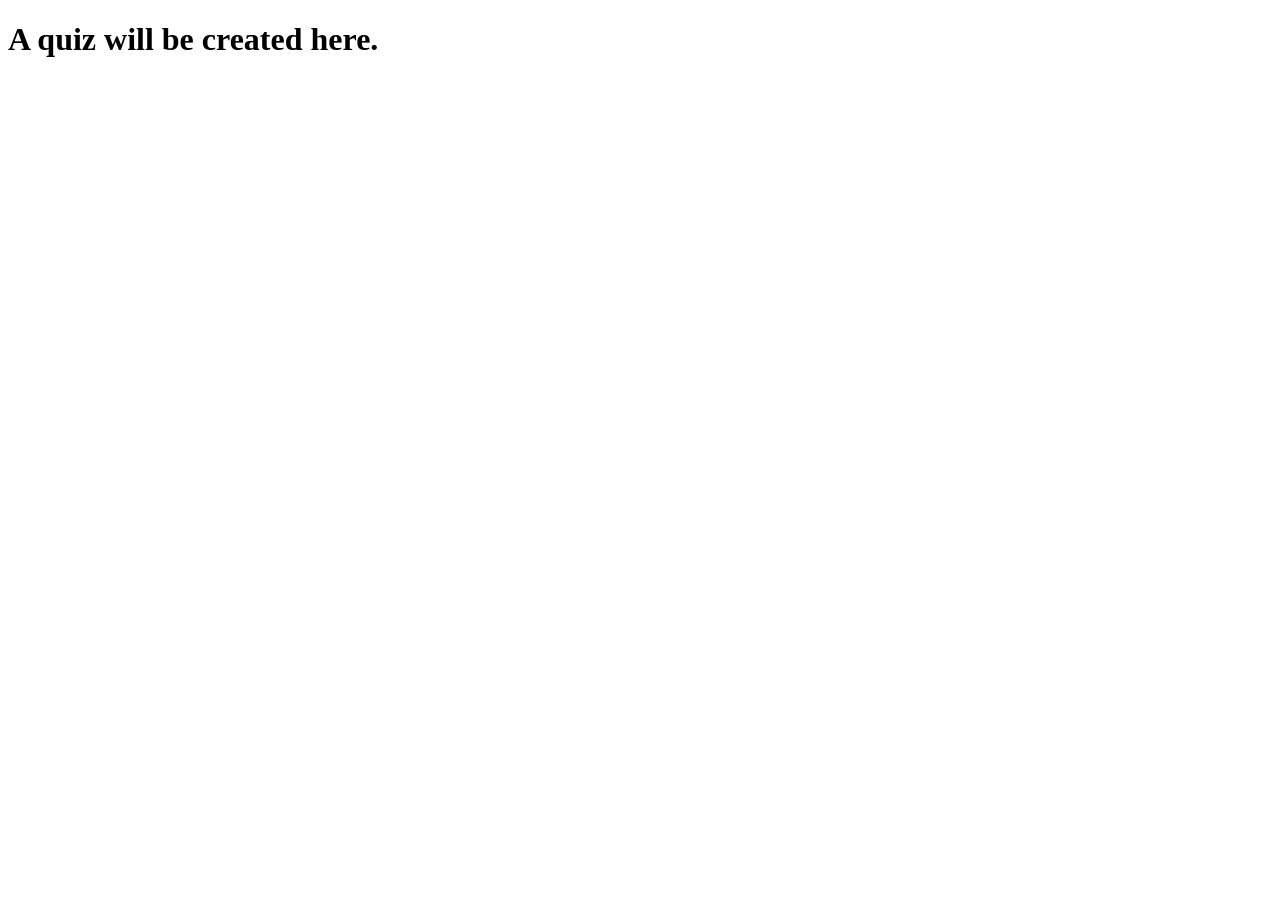
==== index.html @ d210f994 "first commit." ====
<!doctype html>
<html lang="en">
  <head>
    <meta charset="UTF-8" />
    <meta name="viewport" content="width=device-width, initial-scale=1.0" />
    <title>Mobile Quiz</title>
    <link rel="stylesheet" href="styles.css" />
  </head>
  <body>
    <h1>A quiz will be created here.</h1>
  </body>
</html>
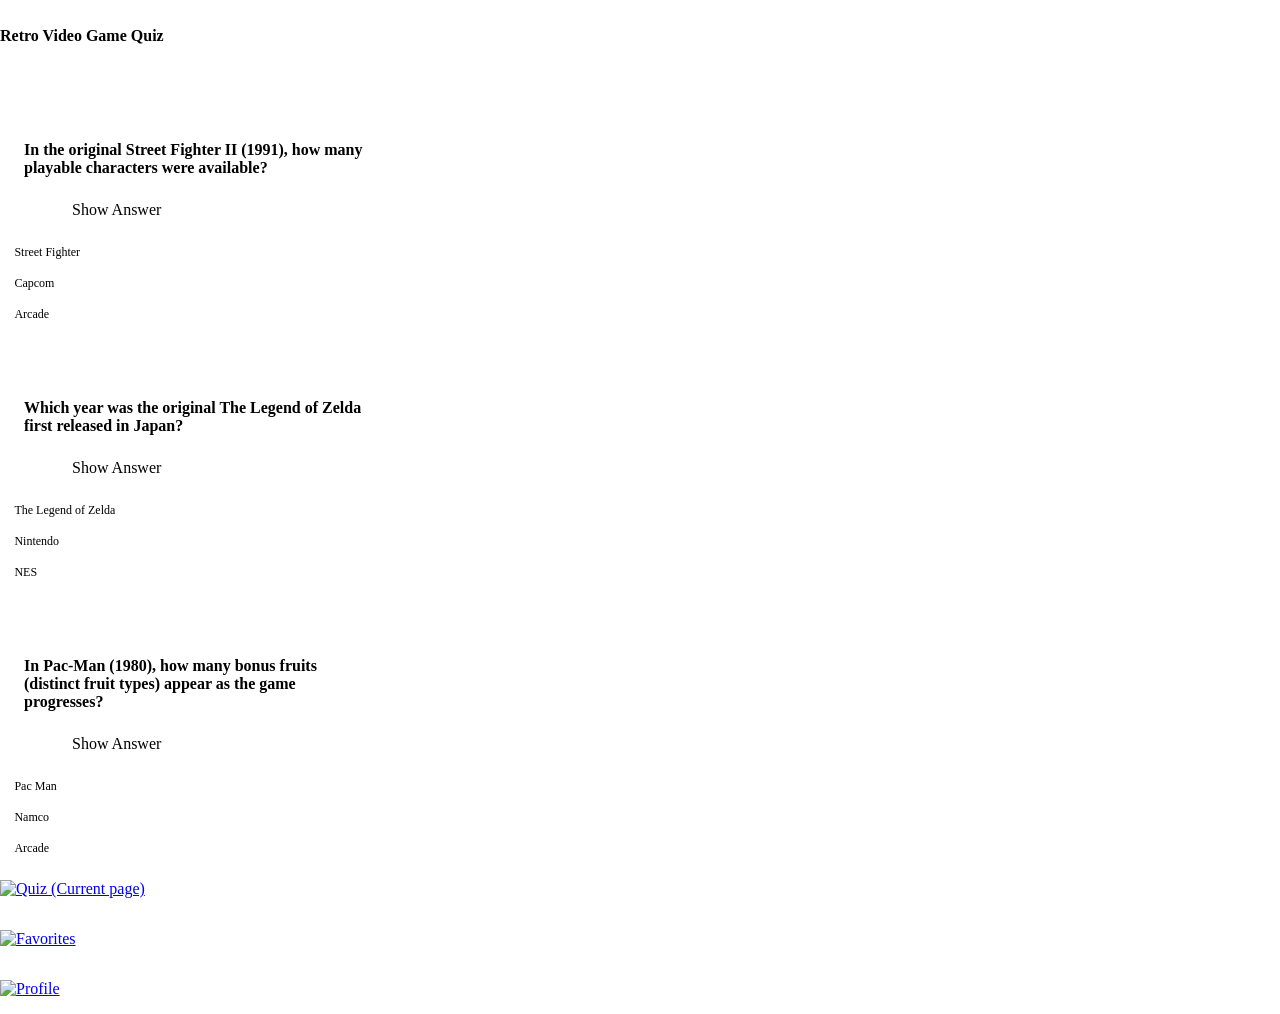
==== commit 4ac91ec4: "Finalized styling and look of app." ====
--- a/index.html
+++ b/index.html
@@ -3,10 +3,137 @@
   <head>
     <meta charset="UTF-8" />
     <meta name="viewport" content="width=device-width, initial-scale=1.0" />
-    <title>Mobile Quiz</title>
+    <title>Retro Video Game Quiz</title>
     <link rel="stylesheet" href="styles.css" />
+    <link rel="preconnect" href="https://fonts.googleapis.com" />
+    <link rel="preconnect" href="https://fonts.gstatic.com" crossorigin />
+    <link
+      href="https://fonts.googleapis.com/css2?family=Pixelify+Sans:wght@400..700&display=swap"
+      rel="stylesheet"
+    />
   </head>
   <body>
-    <h1>A quiz will be created here.</h1>
+    <header><h1>Retro Video Game Quiz</h1></header>
+
+    <main>
+      <section class="card" aria-label="Question 1">
+        <div class="bookmark-container">
+          <button
+            type="button"
+            class="bookmark bookmark-unsaved"
+            aria-label="Add to bookmarks"
+          ></button>
+        </div>
+        <div class="question">
+          <h2>
+            In the original Street Fighter II (1991), how many playable
+            characters were available?
+          </h2>
+        </div>
+        <div>
+          <input type="checkbox" id="toggle-1" class="toggle-input" />
+          <label for="toggle-1" class="toggle-btn">
+            <h3 class="answer">8 characters</h3>
+            <span class="btn show-text">Show Answer</span>
+            <span class="btn hide-text">Hide Answer</span>
+          </label>
+        </div>
+        <div>
+          <ul class="tags" aria-label="Tags">
+            <li>Street Fighter</li>
+            <li>Capcom</li>
+            <li>Arcade</li>
+          </ul>
+        </div>
+      </section>
+
+      <section class="card" aria-label="Question 2">
+        <div class="bookmark-container">
+          <button
+            type="button"
+            class="bookmark bookmark-unsaved"
+            aria-label="Add to bookmarks"
+          ></button>
+        </div>
+        <div class="question">
+          <h2>
+            Which year was the original The Legend of Zelda first released in
+            Japan?
+          </h2>
+        </div>
+        <div>
+          <input type="checkbox" id="toggle-2" class="toggle-input" />
+          <label for="toggle-2" class="toggle-btn">
+            <h3 class="answer">1986</h3>
+            <span class="btn show-text">Show Answer</span>
+            <span class="btn hide-text">Hide Answer</span>
+          </label>
+        </div>
+
+        <div>
+          <ul class="tags" aria-label="Tags">
+            <li>The Legend of Zelda</li>
+            <li>Nintendo</li>
+            <li>NES</li>
+          </ul>
+        </div>
+      </section>
+
+      <section class="card" aria-label="Question 3">
+        <div class="bookmark-container">
+          <button
+            type="button"
+            class="bookmark bookmark-unsaved"
+            aria-label="Add to bookmarks"
+          ></button>
+        </div>
+        <div class="question">
+          <h2>
+            In Pac-Man (1980), how many bonus fruits (distinct fruit types)
+            appear as the game progresses?
+          </h2>
+        </div>
+        <div>
+          <input type="checkbox" id="toggle-3" class="toggle-input" />
+          <label for="toggle-3" class="toggle-btn">
+            <h3 class="answer">8 fruit types</h3>
+            <span class="btn show-text">Show Answer</span>
+            <span class="btn hide-text">Hide Answer</span>
+          </label>
+        </div>
+        <div>
+          <ul class="tags" aria-label="Tags">
+            <li>Pac Man</li>
+            <li>Namco</li>
+            <li>Arcade</li>
+          </ul>
+        </div>
+      </section>
+    </main>
+
+    <footer>
+      <nav aria-label="Main navigation">
+        <ul class="footer">
+          <li class="current">
+            <a href="index.html" aria-current="page">
+              <img
+                src="/mobile-quiz/assets/gambling.png"
+                alt="Quiz (Current page)"
+              />
+            </a>
+          </li>
+          <li>
+            <a href="bookmark.html">
+              <img src="/mobile-quiz/assets/heart-main.png" alt="Favorites" />
+            </a>
+          </li>
+          <li>
+            <a href="profile.html">
+              <img src="/mobile-quiz/assets/dancing.png" alt="Profile" />
+            </a>
+          </li>
+        </ul>
+      </nav>
+    </footer>
   </body>
 </html>
--- a/styles.css
+++ b/styles.css
@@ -0,0 +1,207 @@
+@import "/mobile-quiz/global.css";
+@import "/mobile-quiz/profile.css";
+
+body {
+  min-height: 50vh;
+  max-width: 390px;
+  background-color: var(--color-main);
+  border: 0.15rem dashed var(--color-border);
+  color: var(--color-text-primary);
+  margin: 0 auto;
+  font-family: var(--font-primary);
+  font-weight: 400;
+  display: var(--display-flex);
+  flex-direction: column;
+}
+
+/*---MAIN---*/
+
+h1,
+h2,
+h3,
+li {
+  text-align: var(--textalign-center);
+}
+
+h1 {
+  font-size: var(--size-h1);
+}
+
+h2 {
+  font-size: var(--size-h2);
+}
+
+h3 {
+  font-size: var(--size-h3);
+}
+
+main {
+  width: 390px;
+  flex: 1;
+}
+
+header {
+  background-color: var(--color-card-bg);
+  border-bottom: 0.15rem dashed var(--color-border);
+  position: sticky;
+  top: 0;
+  padding: 1rem 0;
+}
+
+/*---CARD---*/
+
+.card {
+  border: 0.15rem dashed var(--color-border);
+  background-color: var(--color-card-bg);
+  display: var(--display-flex);
+  flex-direction: column;
+  justify-content: center;
+  max-width: 90%;
+  margin: 2rem var(--margin-autocenter);
+}
+
+.bookmark-container {
+  display: var(--display-flex);
+  justify-content: flex-end;
+  align-items: center;
+  width: 100%;
+}
+
+button.bookmark {
+  cursor: pointer;
+}
+
+.bookmark {
+  background-size: contain;
+  background-repeat: no-repeat;
+  background-position: center;
+  background-color: transparent;
+  border-style: none;
+  margin: 0.25rem;
+  width: 3rem;
+  height: 3rem;
+  transition: background-image 0.12s ease;
+}
+
+.bookmark-unsaved {
+  background-image: url("/mobile-quiz/assets/heart-unselect.png");
+}
+
+.bookmark-saved {
+  background-image: url("/mobile-quiz/assets/heart-unselect2.png");
+}
+
+.bookmark:hover {
+  background-image: url("/mobile-quiz/assets/heart-main.png");
+}
+
+.bookmark img {
+  width: 3rem;
+  height: 3rem;
+  object-fit: contain;
+}
+
+.question {
+  margin: 0 1.5rem 1.5rem;
+}
+
+/*---SHOW/HIDE BUTTON---*/
+
+.btn {
+  border: 0.15rem dashed var(--color-text-secondary);
+  padding: 0.75rem 4.5rem;
+  margin: 0 var(--margin-autocenter);
+}
+
+.btn:hover {
+  border-color: var(--color-primary-accent);
+  color: var(--color-primary-accent);
+  cursor: pointer;
+}
+
+.toggle-btn {
+  display: var(--display-flex);
+  flex-direction: column;
+  align-content: center;
+}
+
+.answer {
+  display: none;
+  margin-bottom: 1rem;
+}
+.hide-text {
+  display: none;
+}
+.toggle-input {
+  display: none;
+}
+
+.toggle-input:checked ~ .toggle-btn .answer {
+  display: block;
+}
+.toggle-input:checked ~ .toggle-btn .show-text {
+  display: none;
+}
+.toggle-input:checked ~ .toggle-btn .hide-text {
+  display: inline;
+}
+
+/*---TAGS---*/
+
+.footer,
+.tags {
+  display: var(--display-flex);
+  list-style: none;
+}
+
+.tags {
+  margin: 2rem var(--margin-autocenter);
+}
+
+.tags li {
+  border: 1px dashed var(--color-text-secondary);
+  font-size: 0.75rem;
+  padding: 0.5rem 0.75rem;
+  background-color: var(--color-card-bg);
+  margin: 0 0.15rem;
+}
+
+.tags li:hover {
+  border-color: var(--color-secondary-accent);
+  color: var(--color-secondary-accent);
+  cursor: pointer;
+}
+
+/*---FOOTER---*/
+footer {
+  background-color: var(--color-card-bg);
+  display: var(--display-flex);
+  position: sticky;
+  width: 100%;
+  border-top: 0.15rem dashed var(--color-border);
+}
+
+footer ul {
+  justify-content: space-between;
+  width: 100%;
+  margin: 0;
+  padding: 0;
+  cursor: pointer;
+}
+
+footer ul li img {
+  width: 30%;
+}
+
+footer ul li {
+  padding: 1rem 0;
+  border: 0.15rem dashed var(--color-card-bg);
+}
+
+footer ul li.current {
+  border-color: var(--color-text-secondary);
+}
+
+footer ul li:hover {
+  border: 0.15rem dashed var(--color-primary-accent);
+}
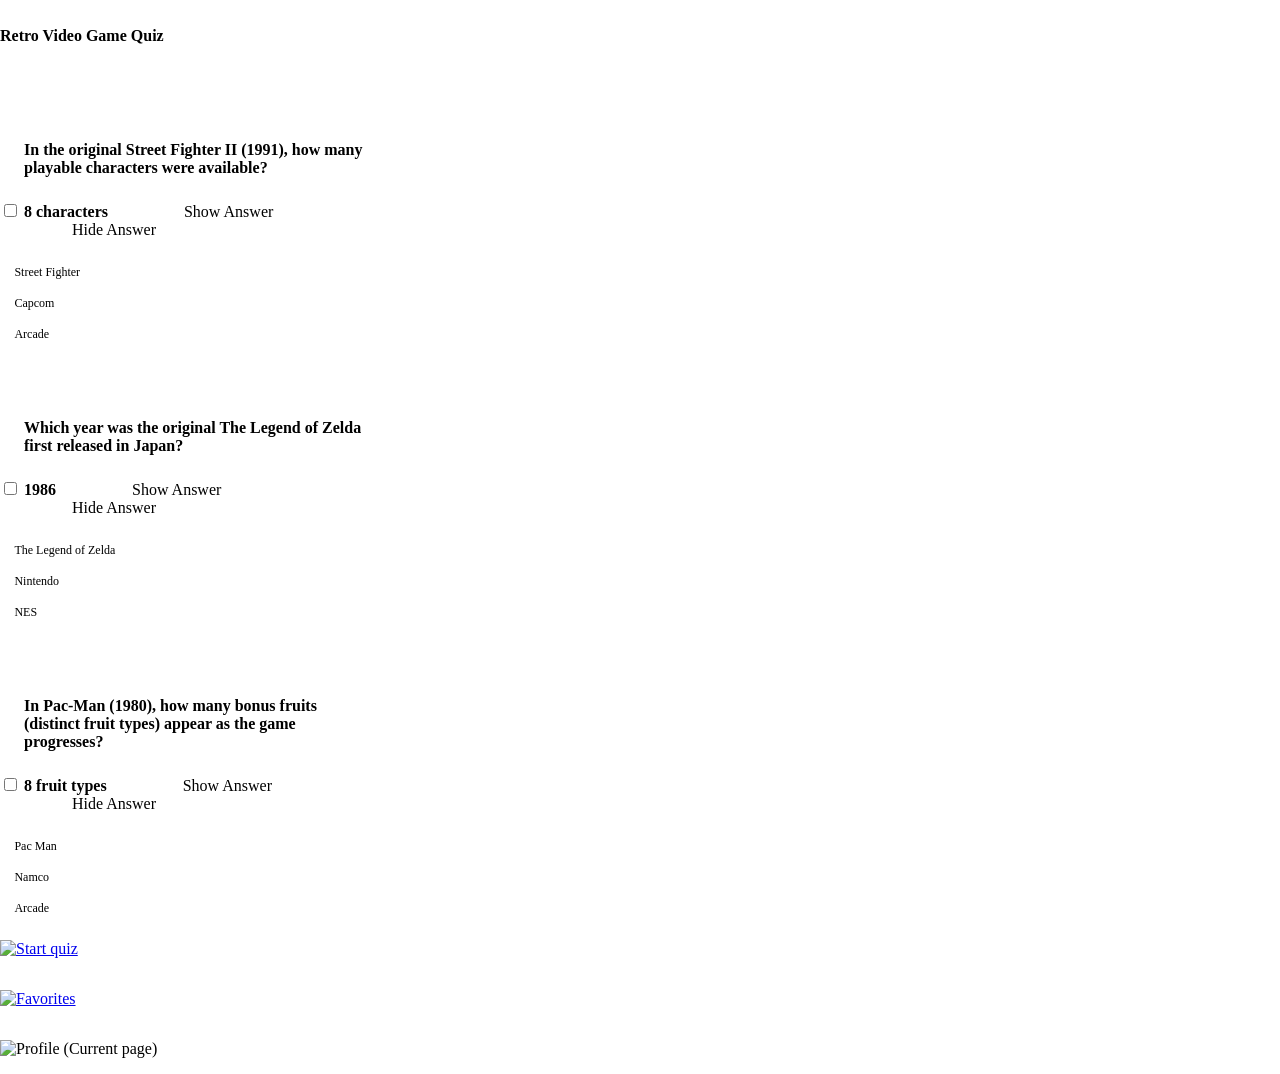
==== commit a0cb76c5: "Fixed issue with <a>,</a> which was inside the <li></li> instead of outside." ====
--- a/index.html
+++ b/index.html
@@ -114,24 +114,24 @@
     <footer>
       <nav aria-label="Main navigation">
         <ul class="footer">
-          <li class="current">
-            <a href="index.html" aria-current="page">
-              <img
-                src="/mobile-quiz/assets/gambling.png"
-                alt="Quiz (Current page)"
-              />
+          <a href="index.html">
+            <li>
+                <img src="/mobile-quiz/assets/gambling.png" alt="Start quiz" />
+              </li>
             </a>
-          </li>
-          <li>
             <a href="bookmark.html">
-              <img src="/mobile-quiz/assets/heart-main.png" alt="Favorites" />
+              <li>
+                <img src="/mobile-quiz/assets/heart-main.png" alt="Favorites" /> 
+              </li>
             </a>
-          </li>
-          <li>
-            <a href="profile.html">
-              <img src="/mobile-quiz/assets/dancing.png" alt="Profile" />
+            <a href="profile.html" aria-current="page"></a>
+              <li class="current">
+                <img
+                  src="/mobile-quiz/assets/dancing.png"
+                  alt="Profile (Current page)"
+                />
+            </li>
             </a>
-          </li>
         </ul>
       </nav>
     </footer>
--- a/styles.css
+++ b/styles.css
@@ -80,7 +80,7 @@
   margin: 0.25rem;
   width: 3rem;
   height: 3rem;
-  transition: background-image 0.12s ease;
+  transition: background-image 0.5s ease;
 }
 
 .bookmark-unsaved {
@@ -106,41 +106,43 @@
 }
 
 /*---SHOW/HIDE BUTTON---*/
-
 .btn {
   border: 0.15rem dashed var(--color-text-secondary);
   padding: 0.75rem 4.5rem;
   margin: 0 var(--margin-autocenter);
+  transition: border-color 0.5s ease, color 0.5 ease;
+
+}
+
+.toggle-btn {
+  display: var(--display-flex);
+  flex-direction: column;
+  align-content: center;
 }
 
 .btn:hover {
   border-color: var(--color-primary-accent);
   color: var(--color-primary-accent);
-  cursor: pointer;
-}
-
-.toggle-btn {
-  display: var(--display-flex);
-  flex-direction: column;
-  align-content: center;
-}
+  cursor: var(--cursor-pointer);
+}
+
 
 .answer {
-  display: none;
+  display: var(--display-none);
   margin-bottom: 1rem;
 }
 .hide-text {
-  display: none;
+  display: var(--display-none);
 }
 .toggle-input {
-  display: none;
+  display: var(--display-none);
 }
 
 .toggle-input:checked ~ .toggle-btn .answer {
   display: block;
 }
 .toggle-input:checked ~ .toggle-btn .show-text {
-  display: none;
+  display: var(--display-none);
 }
 .toggle-input:checked ~ .toggle-btn .hide-text {
   display: inline;
@@ -169,7 +171,7 @@
 .tags li:hover {
   border-color: var(--color-secondary-accent);
   color: var(--color-secondary-accent);
-  cursor: pointer;
+  cursor: var(--cursor-pointer);
 }
 
 /*---FOOTER---*/
@@ -186,7 +188,7 @@
   width: 100%;
   margin: 0;
   padding: 0;
-  cursor: pointer;
+  cursor: var(--cursor-pointer);
 }
 
 footer ul li img {
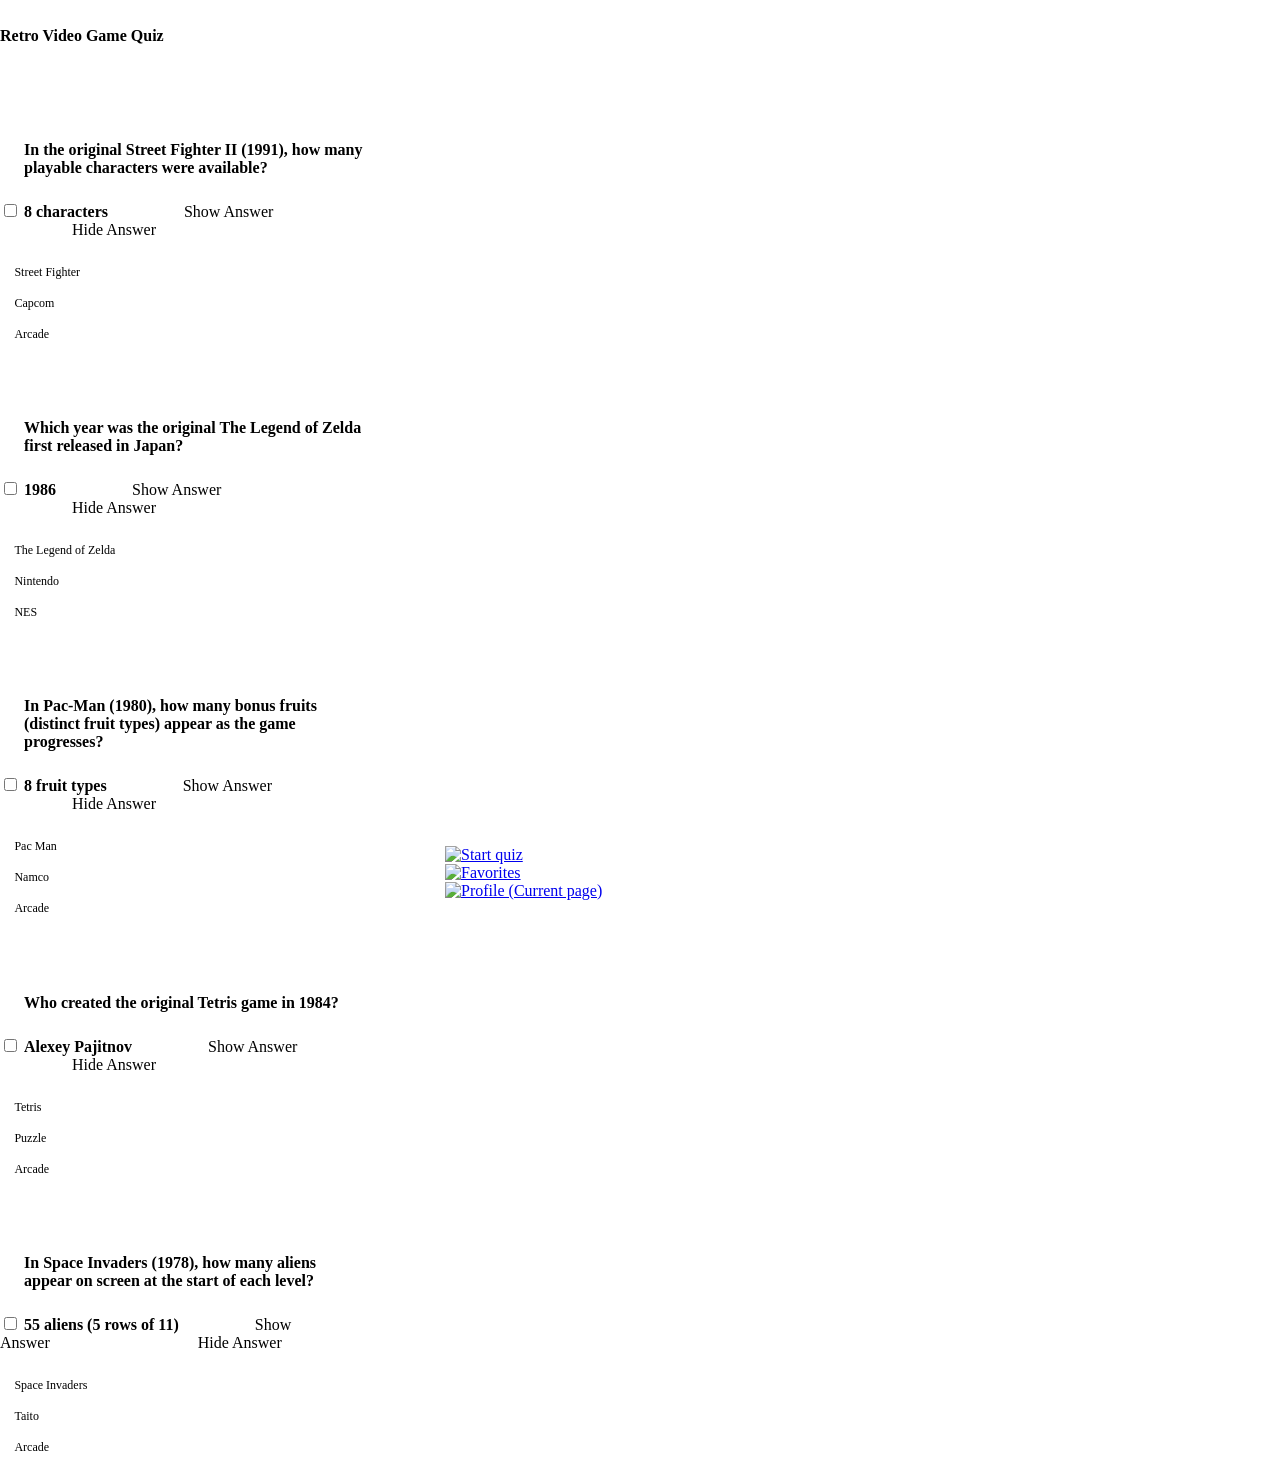
==== commit 3d0af506: "Fixed footer bevahiour, architecture of <li><a> and added JS version or darkmode." ====
--- a/index.html
+++ b/index.html
@@ -109,29 +109,89 @@
           </ul>
         </div>
       </section>
+      <section class="card" aria-label="Question 4">
+        <div class="bookmark-container">
+          <button
+            type="button"
+            class="bookmark bookmark-unsaved"
+            aria-label="Add to bookmarks"
+          ></button>
+        </div>
+        <div class="question">
+          <h2>
+            Who created the original Tetris game in 1984?
+          </h2>
+        </div>
+        <div>
+          <input type="checkbox" id="toggle-4" class="toggle-input" />
+          <label for="toggle-4" class="toggle-btn">
+            <h3 class="answer">Alexey Pajitnov</h3>
+            <span class="btn show-text">Show Answer</span>
+            <span class="btn hide-text">Hide Answer</span>
+          </label>
+        </div>
+        <div>
+          <ul class="tags" aria-label="Tags">
+            <li>Tetris</li>
+            <li>Puzzle</li>
+            <li>Arcade</li>
+          </ul>
+        </div>
+      </section>
+
+      <section class="card" aria-label="Question 5">
+        <div class="bookmark-container">
+          <button
+            type="button"
+            class="bookmark bookmark-unsaved"
+            aria-label="Add to bookmarks"
+          ></button>
+        </div>
+        <div class="question">
+          <h2>
+             In Space Invaders (1978), how many aliens appear on screen
+             at the start of each level?
+          </h2>
+        </div>
+        <div>
+          <input type="checkbox" id="toggle-5" class="toggle-input" />
+          <label for="toggle-5" class="toggle-btn">
+            <h3 class="answer">55 aliens (5 rows of 11)</h3>
+            <span class="btn show-text">Show Answer</span>
+            <span class="btn hide-text">Hide Answer</span>
+          </label>
+        </div>
+        <div>
+          <ul class="tags" aria-label="Tags">
+            <li>Space Invaders</li>
+            <li>Taito</li>
+            <li>Arcade</li>
+          </ul>
+        </div>
+      </section>
     </main>
 
     <footer>
-      <nav aria-label="Main navigation">
+     <nav aria-label="Main navigation">
         <ul class="footer">
-          <a href="index.html">
+            <li class="current">
+               <a href="index.html">
+                <img src="/mobile-quiz/assets/gambling.png" alt="Start quiz" />
+               </a>
+              </li>
             <li>
-                <img src="/mobile-quiz/assets/gambling.png" alt="Start quiz" />
-              </li>
-            </a>
-            <a href="bookmark.html">
-              <li>
-                <img src="/mobile-quiz/assets/heart-main.png" alt="Favorites" /> 
-              </li>
-            </a>
-            <a href="profile.html" aria-current="page"></a>
-              <li class="current">
+                <a href="bookmark.html">
+                  <img src="/mobile-quiz/assets/heart-main.png" alt="Favorites" /> 
+                </a>
+            </li>
+            <li>
+              <a href="profile.html" aria-current="page">
                 <img
                   src="/mobile-quiz/assets/dancing.png"
                   alt="Profile (Current page)"
                 />
+              </a>
             </li>
-            </a>
         </ul>
       </nav>
     </footer>
--- a/styles.css
+++ b/styles.css
@@ -2,7 +2,7 @@
 @import "/mobile-quiz/profile.css";
 
 body {
-  min-height: 50vh;
+  min-height: 100vh;
   max-width: 390px;
   background-color: var(--color-main);
   border: 0.15rem dashed var(--color-border);
@@ -68,7 +68,7 @@
 }
 
 button.bookmark {
-  cursor: pointer;
+  cursor: var(--cursor-pointer);
 }
 
 .bookmark {
@@ -106,6 +106,7 @@
 }
 
 /*---SHOW/HIDE BUTTON---*/
+
 .btn {
   border: 0.15rem dashed var(--color-text-secondary);
   padding: 0.75rem 4.5rem;
@@ -175,12 +176,21 @@
 }
 
 /*---FOOTER---*/
+
 footer {
   background-color: var(--color-card-bg);
   display: var(--display-flex);
-  position: sticky;
-  width: 100%;
+  position: fixed;
+  max-width: 390px;
+  width: 100%;
+  bottom: 0;
+  left: 50%;
+  transform: translateX(-50%);
   border-top: 0.15rem dashed var(--color-border);
+}
+
+footer nav {
+  width: 100%;
 }
 
 footer ul {
@@ -191,12 +201,20 @@
   cursor: var(--cursor-pointer);
 }
 
+footer ul li a {
+  display: var(--display-flex);
+  align-items: center;
+  justify-content: center;
+  padding: 1rem 0;
+  height: 100%;
+  width: 100%;
+}
+
 footer ul li img {
   width: 30%;
 }
 
 footer ul li {
-  padding: 1rem 0;
   border: 0.15rem dashed var(--color-card-bg);
 }
 
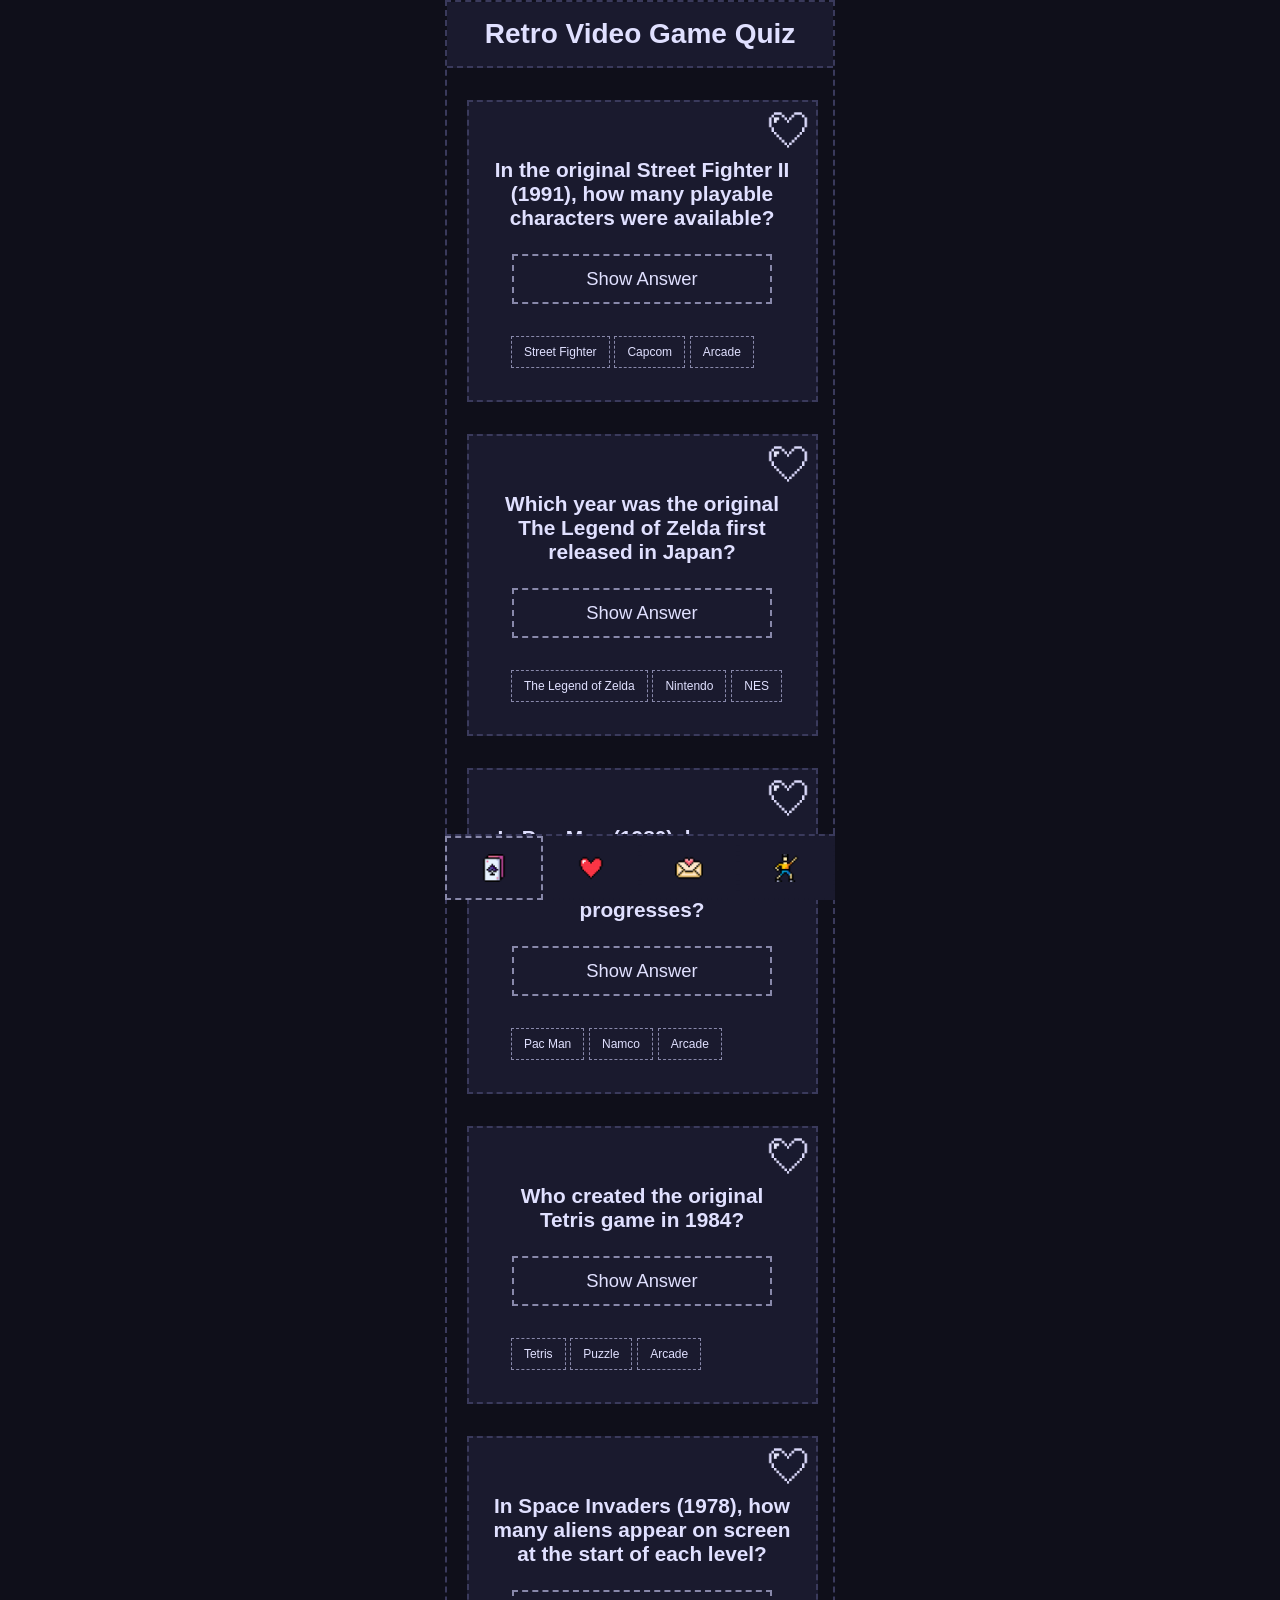
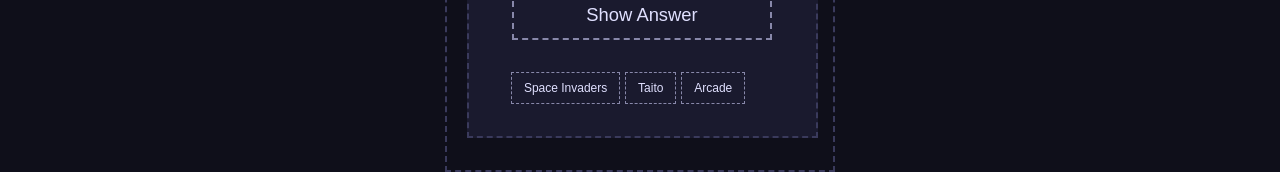
==== commit 1840e2a9: "Added form.html and added scripts to bookmarking and revealing the answers." ====
--- a/index.html
+++ b/index.html
@@ -4,13 +4,14 @@
     <meta charset="UTF-8" />
     <meta name="viewport" content="width=device-width, initial-scale=1.0" />
     <title>Retro Video Game Quiz</title>
-    <link rel="stylesheet" href="styles.css" />
+    <link rel="stylesheet" href="css/styles.css" />
     <link rel="preconnect" href="https://fonts.googleapis.com" />
     <link rel="preconnect" href="https://fonts.gstatic.com" crossorigin />
     <link
       href="https://fonts.googleapis.com/css2?family=Pixelify+Sans:wght@400..700&display=swap"
       rel="stylesheet"
     />
+    <script src="scripts/script.js" defer></script>
   </head>
   <body>
     <header><h1>Retro Video Game Quiz</h1></header>
@@ -20,8 +21,9 @@
         <div class="bookmark-container">
           <button
             type="button"
-            class="bookmark bookmark-unsaved"
+            class="bookmark"
             aria-label="Add to bookmarks"
+            data-js="bookmark-heart"
           ></button>
         </div>
         <div class="question">
@@ -31,12 +33,9 @@
           </h2>
         </div>
         <div>
-          <input type="checkbox" id="toggle-1" class="toggle-input" />
-          <label for="toggle-1" class="toggle-btn">
-            <h3 class="answer">8 characters</h3>
-            <span class="btn show-text">Show Answer</span>
-            <span class="btn hide-text">Hide Answer</span>
-          </label>
+          <h3 class="answer" data-js="answer">8 characters</h3>
+            <button type="button" class="btn toggle-btn" data-js="btn-answer">
+            Show Answer</button>
         </div>
         <div>
           <ul class="tags" aria-label="Tags">
@@ -51,7 +50,7 @@
         <div class="bookmark-container">
           <button
             type="button"
-            class="bookmark bookmark-unsaved"
+            class="bookmark"
             aria-label="Add to bookmarks"
           ></button>
         </div>
@@ -62,14 +61,10 @@
           </h2>
         </div>
         <div>
-          <input type="checkbox" id="toggle-2" class="toggle-input" />
-          <label for="toggle-2" class="toggle-btn">
-            <h3 class="answer">1986</h3>
-            <span class="btn show-text">Show Answer</span>
-            <span class="btn hide-text">Hide Answer</span>
-          </label>
+          <h3 class="answer" data-js="answer">1986</h3>
+            <button type="button" class="btn toggle-btn" data-js="btn-answer">
+            Show Answer</button>
         </div>
-
         <div>
           <ul class="tags" aria-label="Tags">
             <li>The Legend of Zelda</li>
@@ -78,12 +73,11 @@
           </ul>
         </div>
       </section>
-
       <section class="card" aria-label="Question 3">
         <div class="bookmark-container">
           <button
             type="button"
-            class="bookmark bookmark-unsaved"
+            class="bookmark"
             aria-label="Add to bookmarks"
           ></button>
         </div>
@@ -94,12 +88,9 @@
           </h2>
         </div>
         <div>
-          <input type="checkbox" id="toggle-3" class="toggle-input" />
-          <label for="toggle-3" class="toggle-btn">
-            <h3 class="answer">8 fruit types</h3>
-            <span class="btn show-text">Show Answer</span>
-            <span class="btn hide-text">Hide Answer</span>
-          </label>
+          <h3 class="answer" data-js="answer">8 fruit types</h3>
+            <button type="button" class="btn toggle-btn" data-js="btn-answer">
+            Show Answer</button>
         </div>
         <div>
           <ul class="tags" aria-label="Tags">
@@ -113,7 +104,7 @@
         <div class="bookmark-container">
           <button
             type="button"
-            class="bookmark bookmark-unsaved"
+            class="bookmark"
             aria-label="Add to bookmarks"
           ></button>
         </div>
@@ -123,12 +114,9 @@
           </h2>
         </div>
         <div>
-          <input type="checkbox" id="toggle-4" class="toggle-input" />
-          <label for="toggle-4" class="toggle-btn">
-            <h3 class="answer">Alexey Pajitnov</h3>
-            <span class="btn show-text">Show Answer</span>
-            <span class="btn hide-text">Hide Answer</span>
-          </label>
+          <h3 class="answer" data-js="answer">Alexey Pajitnov</h3>
+            <button type="button" class="btn toggle-btn" data-js="btn-answer">
+            Show Answer</button>
         </div>
         <div>
           <ul class="tags" aria-label="Tags">
@@ -143,7 +131,7 @@
         <div class="bookmark-container">
           <button
             type="button"
-            class="bookmark bookmark-unsaved"
+            class="bookmark"
             aria-label="Add to bookmarks"
           ></button>
         </div>
@@ -154,12 +142,9 @@
           </h2>
         </div>
         <div>
-          <input type="checkbox" id="toggle-5" class="toggle-input" />
-          <label for="toggle-5" class="toggle-btn">
-            <h3 class="answer">55 aliens (5 rows of 11)</h3>
-            <span class="btn show-text">Show Answer</span>
-            <span class="btn hide-text">Hide Answer</span>
-          </label>
+          <h3 class="answer" data-js="answer">55 aliens (5 rows of 11)</h3>
+            <button type="button" class="btn toggle-btn" data-js="btn-answer">
+            Show Answer</button>
         </div>
         <div>
           <ul class="tags" aria-label="Tags">
@@ -176,18 +161,23 @@
         <ul class="footer">
             <li class="current">
                <a href="index.html">
-                <img src="/mobile-quiz/assets/gambling.png" alt="Start quiz" />
+                <img src="./assets/gambling.png" alt="Start quiz" />
                </a>
               </li>
             <li>
                 <a href="bookmark.html">
-                  <img src="/mobile-quiz/assets/heart-main.png" alt="Favorites" /> 
+                  <img src="./assets/heart-main.png" alt="Favorites" /> 
+                </a>
+            </li>
+            <li>
+                <a href="form.html">
+                  <img src="./assets/mail.png" alt="Form" /> 
                 </a>
             </li>
             <li>
               <a href="profile.html" aria-current="page">
                 <img
-                  src="/mobile-quiz/assets/dancing.png"
+                  src="./assets/dancing.png"
                   alt="Profile (Current page)"
                 />
               </a>
--- a/css/styles.css
+++ b/css/styles.css
@@ -0,0 +1,261 @@
+@import "global.css";
+@import "profile.css";
+
+body {
+  min-height: 100vh;
+  max-width: 390px;
+  background-color: var(--color-main);
+  border: 0.15rem dashed var(--color-border);
+  color: var(--color-text-primary);
+  margin: 0 auto;
+  font-family: var(--font-primary);
+  font-weight: 400;
+  display: var(--display-flex);
+  flex-direction: column;
+}
+
+/*---MAIN---*/
+
+h1,
+h2,
+h3,
+li {
+  text-align: var(--textalign-center);
+}
+
+h1 {
+  font-size: var(--size-h1);
+}
+
+h2 {
+  font-size: var(--size-h2);
+}
+
+h3 {
+  font-size: var(--size-h3);
+}
+
+main {
+  width: 390px;
+  flex: 1;
+}
+
+header {
+  background-color: var(--color-card-bg);
+  border-bottom: 0.15rem dashed var(--color-border);
+  position: sticky;
+  top: 0;
+  padding: 1rem 0;
+}
+
+/*---CARD---*/
+
+.card {
+  border: 0.15rem dashed var(--color-border);
+  background-color: var(--color-card-bg);
+  display: var(--display-flex);
+  flex-direction: column;
+  justify-content: center;
+  max-width: 90%;
+  margin: 2rem var(--margin-autocenter);
+}
+
+.bookmark-container {
+  display: var(--display-flex);
+  justify-content: flex-end;
+  align-items: center;
+  width: 100%;
+}
+
+button.bookmark {
+  cursor: var(--cursor-pointer);
+}
+
+
+.bookmark {
+  background-size: contain;
+  background-repeat: no-repeat;
+  background-position: center;
+  background-color: transparent;
+  background-image: url("../assets/heart-unselect.png");
+  border-style: none;
+  margin: 0.25rem;
+  width: 3rem;
+  height: 3rem;
+  transition: background-image 0.5s ease;
+}
+
+.bookmark-saved {
+  background-image: url("../assets/heart-unselect2.png");
+}
+
+.bookmark:hover {
+  /* background-image: url("../assets/heart-main.png"); */
+  transform: scale(1.1);
+}
+
+.bookmark img {
+  width: 3rem;
+  height: 3rem;
+  object-fit: contain;
+}
+
+.question {
+  margin: 0 1.5rem 1.5rem;
+}
+
+/*---SHOW/HIDE BUTTON---*/
+
+.btn {
+  background: none;
+  border: 0.15rem dashed var(--color-text-secondary);
+  color: var(--color-text-primary);
+  font-family: var(--font-primary);
+  font-size: var(--size-h3);
+  padding: 0.75rem 4.5rem;
+  margin: 0 var(--margin-autocenter);
+  transition: border-color 0.5s ease, color 0.5 ease;
+}
+
+.toggle-btn {
+  display: var(--display-flex);
+  flex-direction: column;
+  align-content: center;
+}
+
+.btn:hover {
+  border-color: var(--color-primary-accent);
+  color: var(--color-primary-accent);
+  cursor: var(--cursor-pointer);
+}
+
+.answer {
+  display: var(--display-none);
+  margin-bottom: 1rem;
+}
+
+.reveal {
+  display: block;
+}
+
+/* .hide-text {
+  display: var(--display-none);
+}
+.toggle-input {
+  display: var(--display-none);
+}
+
+.toggle-input:checked ~ .toggle-btn .answer {
+  display: block;
+}
+.toggle-input:checked ~ .toggle-btn .show-text {
+  display: var(--display-none);
+}
+.toggle-input:checked ~ .toggle-btn .hide-text {
+  display: inline;
+} */
+
+/*---TAGS---*/
+
+.footer,
+.tags {
+  display: var(--display-flex);
+  list-style: none;
+}
+
+.tags {
+  margin: 2rem var(--margin-autocenter);
+}
+
+.tags li {
+  border: 1px dashed var(--color-text-secondary);
+  font-size: 0.75rem;
+  padding: 0.5rem 0.75rem;
+  background-color: var(--color-card-bg);
+  margin: 0 0.15rem;
+}
+
+.tags li:hover {
+  border-color: var(--color-secondary-accent);
+  color: var(--color-secondary-accent);
+  cursor: var(--cursor-pointer);
+}
+
+/*---FORM---*/
+
+fieldset{
+  display: var(--display-flex);
+  flex-direction: column;
+  gap: 1rem;
+  border: 2px dashed var(--color-border);
+  margin-top: 2rem;
+}
+
+form {
+  display: var(--display-flex);
+  flex-direction: column;
+  
+}
+
+.form input {
+  margin: 0 auto 1rem;
+  padding: 0.5rem 0.75rem;
+  width: 100%;
+  background: tr;
+}
+
+.form label {
+  margin-top: 1rem;
+}
+
+
+/*---FOOTER---*/
+
+footer {
+  background-color: var(--color-card-bg);
+  display: var(--display-flex);
+  position: fixed;
+  max-width: 390px;
+  width: 100%;
+  bottom: 0;
+  left: 50%;
+  transform: translateX(-50%);
+  border-top: 0.15rem dashed var(--color-border);
+}
+
+footer nav {
+  width: 100%;
+}
+
+footer ul {
+  justify-content: space-between;
+  width: 100%;
+  margin: 0;
+  padding: 0;
+  cursor: var(--cursor-pointer);
+}
+
+footer ul li a {
+  display: var(--display-flex);
+  align-items: center;
+  justify-content: center;
+  padding: 1rem 0;
+  height: 100%;
+  width: 100%;
+}
+
+footer ul li img {
+  width: 30%;
+}
+
+footer ul li {
+  border: 0.15rem dashed var(--color-card-bg);
+}
+
+footer ul li.current {
+  border-color: var(--color-text-secondary);
+}
+
+footer ul li:hover {
+  border: 0.15rem dashed var(--color-primary-accent);
+}
